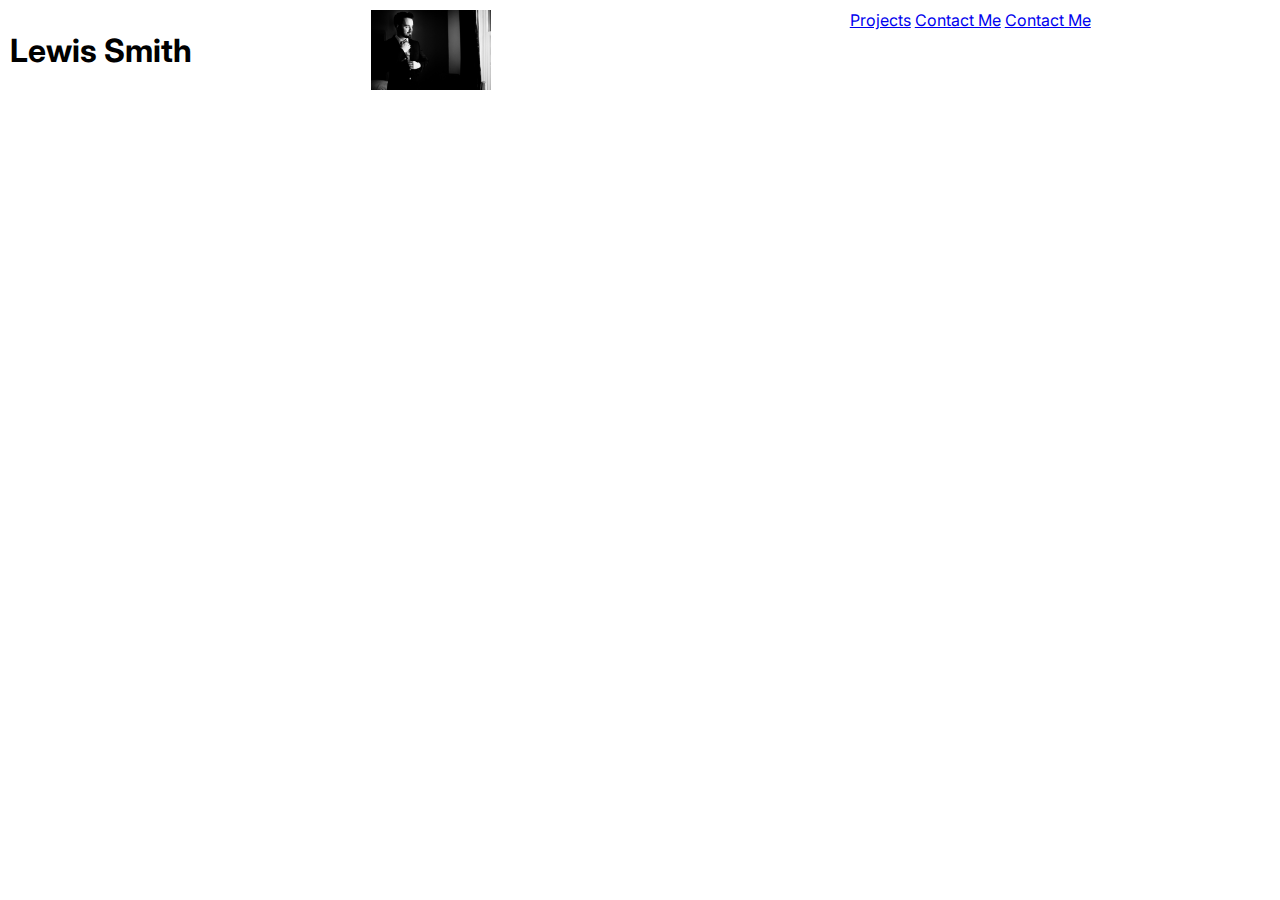
==== 1index.html @ 0d0f292f "redoing via grid column/row rather than area" ====
<!DOCTYPE html>
<html lang="en">
    <head>
        <meta charset="UTF-8">
        <meta http-equiv="X-UA-Compatible" content="IE=edge">
        <meta name="viewport" content="width=device-width, initial-scale=1.0">
        <link rel="stylesheet" type="text/css" href="1styles.css">
        
        <title>Lewis Smith</title>
    </head>

    <div class="style--1">
        <nav class="nav-outer-container">
            <div class="nav-bar-myname"><h1>Lewis Smith</h1></div>
            <div class="nav-bar-photo">
                <img src="./images/DLP-BETH+LEWIS-BNW (070 of 522).jpg" alt="Photo of Lewis" height="80" width="120">
            </div>
                <div class="nav-bar-links">
                    <a class="nav-bar-link-projects" href="./pages/projects.html" target="_blank">Projects</a>
                    <a class="nav-bar-link-contactme" href="./pages/contact.html" target="_blank">Contact Me</a>
                    <a class="nav-bar-link-link3" href="./pages/contact.html" target="_blank">Contact Me</a>
                </div>
        </nav>
---- 1styles.css ----
@import url('https://fonts.googleapis.com/css2?family=Inter:wght@300&display=swap');

body {
    font-family: 'Inter', sans-serif;
    text-decoration: none;
    margin: 0;
}

* {
    box-sizing: border-box;
}

.style--1 {
    padding: 10px;
    display: grid;
    grid-template-columns: 1fr 1fr 1fr 3fr;
    grid-template-rows: 15vh auto auto 10vh;
    grid-gap: 10px;
    min-height: 100vh;
}

.nav-outer-container {
    display: grid;
    grid-column: 1 / -1;
    grid-row: 1 / 2;

}

.nav-bar-myname {
    grid-column: 1 / 2;
    grid-row: 1 / 2;
}

.nav-bar-photo {
    grid-column: 2 / 3;
    grid-row: 1 / 2;
}

.nav-bar-links {
   
    grid-column: 4 / 5;
    grid-row: 1 / 2;
 
}


/* .nav {
    grid-area: links;
    display: flex;
    justify-content: space-between;
    align-items: center;
}

.nav-name-flex {
    margin: 20px;
}

.me {
    border-radius: 40%;
}

.my-class {
    grid-area: about;
}

.qualities-interests {
    grid-area: qualities;
} */
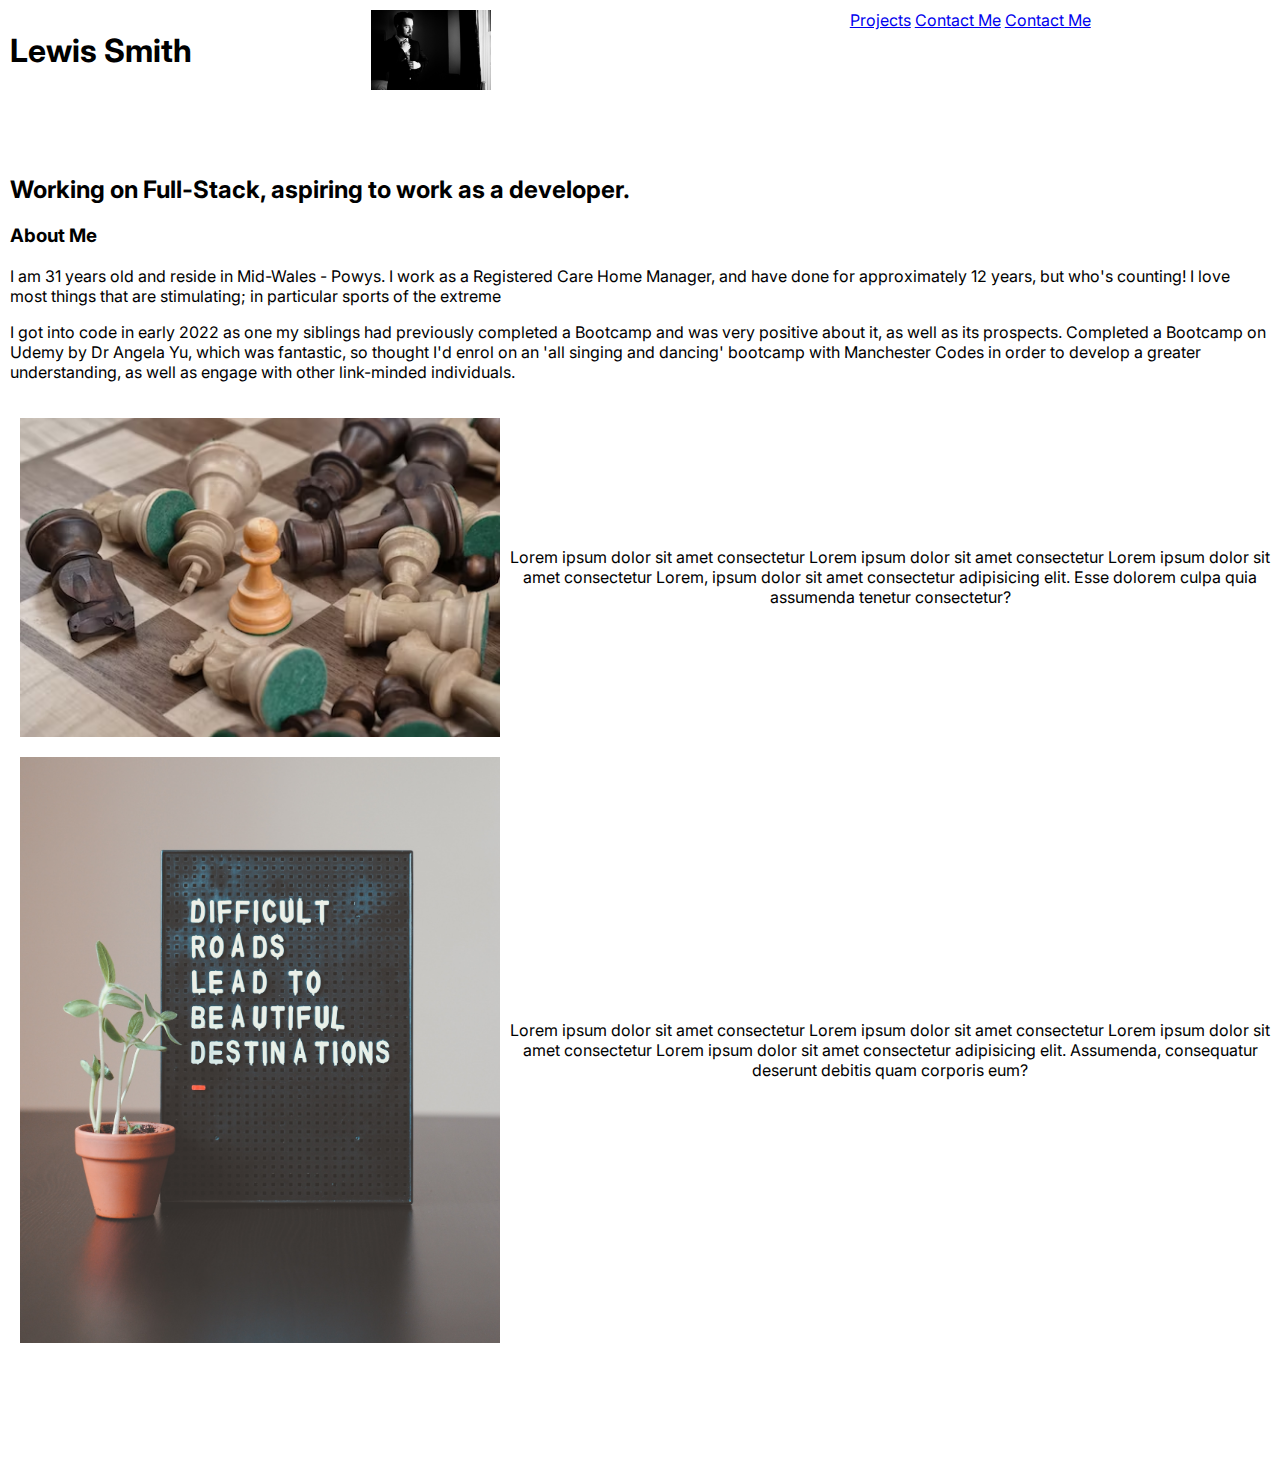
==== commit 85948a01: "grid and flex, photos added" ====
--- a/1index.html
+++ b/1index.html
@@ -1,15 +1,15 @@
 <!DOCTYPE html>
 <html lang="en">
-    <head>
-        <meta charset="UTF-8">
-        <meta http-equiv="X-UA-Compatible" content="IE=edge">
-        <meta name="viewport" content="width=device-width, initial-scale=1.0">
-        <link rel="stylesheet" type="text/css" href="1styles.css">
-        
-        <title>Lewis Smith</title>
-    </head>
+<head>
+    <meta charset="UTF-8">
+    <meta http-equiv="X-UA-Compatible" content="IE=edge">
+    <meta name="viewport" content="width=device-width, initial-scale=1.0">
+    <link rel="stylesheet" type="text/css" href="1styles.css">
+    
+    <title>Lewis Smith</title>
+</head>
 
-    <div class="style--1">
+<div class="style--1">
         <nav class="nav-outer-container">
             <div class="nav-bar-myname"><h1>Lewis Smith</h1></div>
             <div class="nav-bar-photo">
@@ -20,4 +20,29 @@
                     <a class="nav-bar-link-contactme" href="./pages/contact.html" target="_blank">Contact Me</a>
                     <a class="nav-bar-link-link3" href="./pages/contact.html" target="_blank">Contact Me</a>
                 </div>
-        </nav>+        </nav>
+        <br>
+    
+        <div class="about-me-container">
+            <div class="about-me-maintitle">
+                <h2 class="about-me-h2">Working on Full-Stack, aspiring to work as a developer.</h2>
+            </div>
+            <h3 class="about-me-title">About Me</h3>
+            <p>I am 31 years old and reside in Mid-Wales - Powys.  I work as a Registered Care Home Manager, and have done for approximately 12 years, but who's counting!  I love most things that are stimulating; in particular sports of the extreme</p>
+            <p>I got into code in early 2022 as one my siblings had previously completed a Bootcamp and was very positive about it, as well as its prospects.  
+                Completed a Bootcamp on Udemy by Dr Angela Yu, which was fantastic, so thought I'd enrol on an 'all singing and dancing' bootcamp with Manchester Codes in order to develop a greater understanding, 
+                as well as engage with other link-minded individuals.</p>
+        </div>
+
+        <div class="photo-container">
+            <span class="photo-1st-container">
+                <img class="photo-1st-chess" src="./images/chess.avif" alt="chess strategy" height="325" width="500">  
+                <br> 
+                <span class="photo-1st-quote">Lorem ipsum dolor sit amet consectetur Lorem ipsum dolor sit amet consectetur Lorem ipsum dolor sit amet consectetur Lorem, ipsum dolor sit amet consectetur adipisicing elit. Esse dolorem culpa quia assumenda tenetur consectetur?</span>
+            </span>
+            <span class="photo-2nd-container">
+                <img class="photo-2nd-motiv" src="./images/motiv.jpg" alt="Motivational Poster" height="325" width="500">
+                <br>
+                <span class="photo-2nd-quote">Lorem ipsum dolor sit amet consectetur Lorem ipsum dolor sit amet consectetur Lorem ipsum dolor sit amet consectetur Lorem ipsum dolor sit amet consectetur adipisicing elit. Assumenda, consequatur deserunt debitis quam corporis eum? </span>
+            </span>
+        </div>--- a/1styles.css
+++ b/1styles.css
@@ -36,33 +36,47 @@
     grid-row: 1 / 2;
 }
 
-.nav-bar-links {
-   
+.nav-bar-links {   
     grid-column: 4 / 5;
     grid-row: 1 / 2;
- 
 }
 
+.about-me-container {
+    grid-column: 1 / -1;
+    grid-row: 2 / 3;    
+}
 
-/* .nav {
-    grid-area: links;
+.photo-container {
+    grid-column: 1 / -1;
+    grid-row: 3 / 4;
+}
+
+.photo-1st-container, .photo-2nd-container {
     display: flex;
-    justify-content: space-between;
+    flex-direction: row;
+    justify-content: flex-start;
     align-items: center;
 }
 
-.nav-name-flex {
-    margin: 20px;
+.photo-1st-quote, .photo-2nd-quote {
+    display: flex;
+    flex-direction: row;
+    text-align: center;
 }
 
-.me {
-    border-radius: 40%;
+@media screen and (max-width: 768px) {
+    .photo-1st-container, .photo-2nd-container {
+        display: flex;
+        justify-content: center;
+        padding: 10px;
+        flex-wrap: wrap;
+    }
 }
 
-.my-class {
-    grid-area: about;
-}
-
-.qualities-interests {
-    grid-area: qualities;
-} */+.photo-1st-chess, .photo-2nd-motiv {
+    max-width: 50%;
+    height: auto;
+    display: flex;
+    padding: 10px;
+    justify-content: center;
+}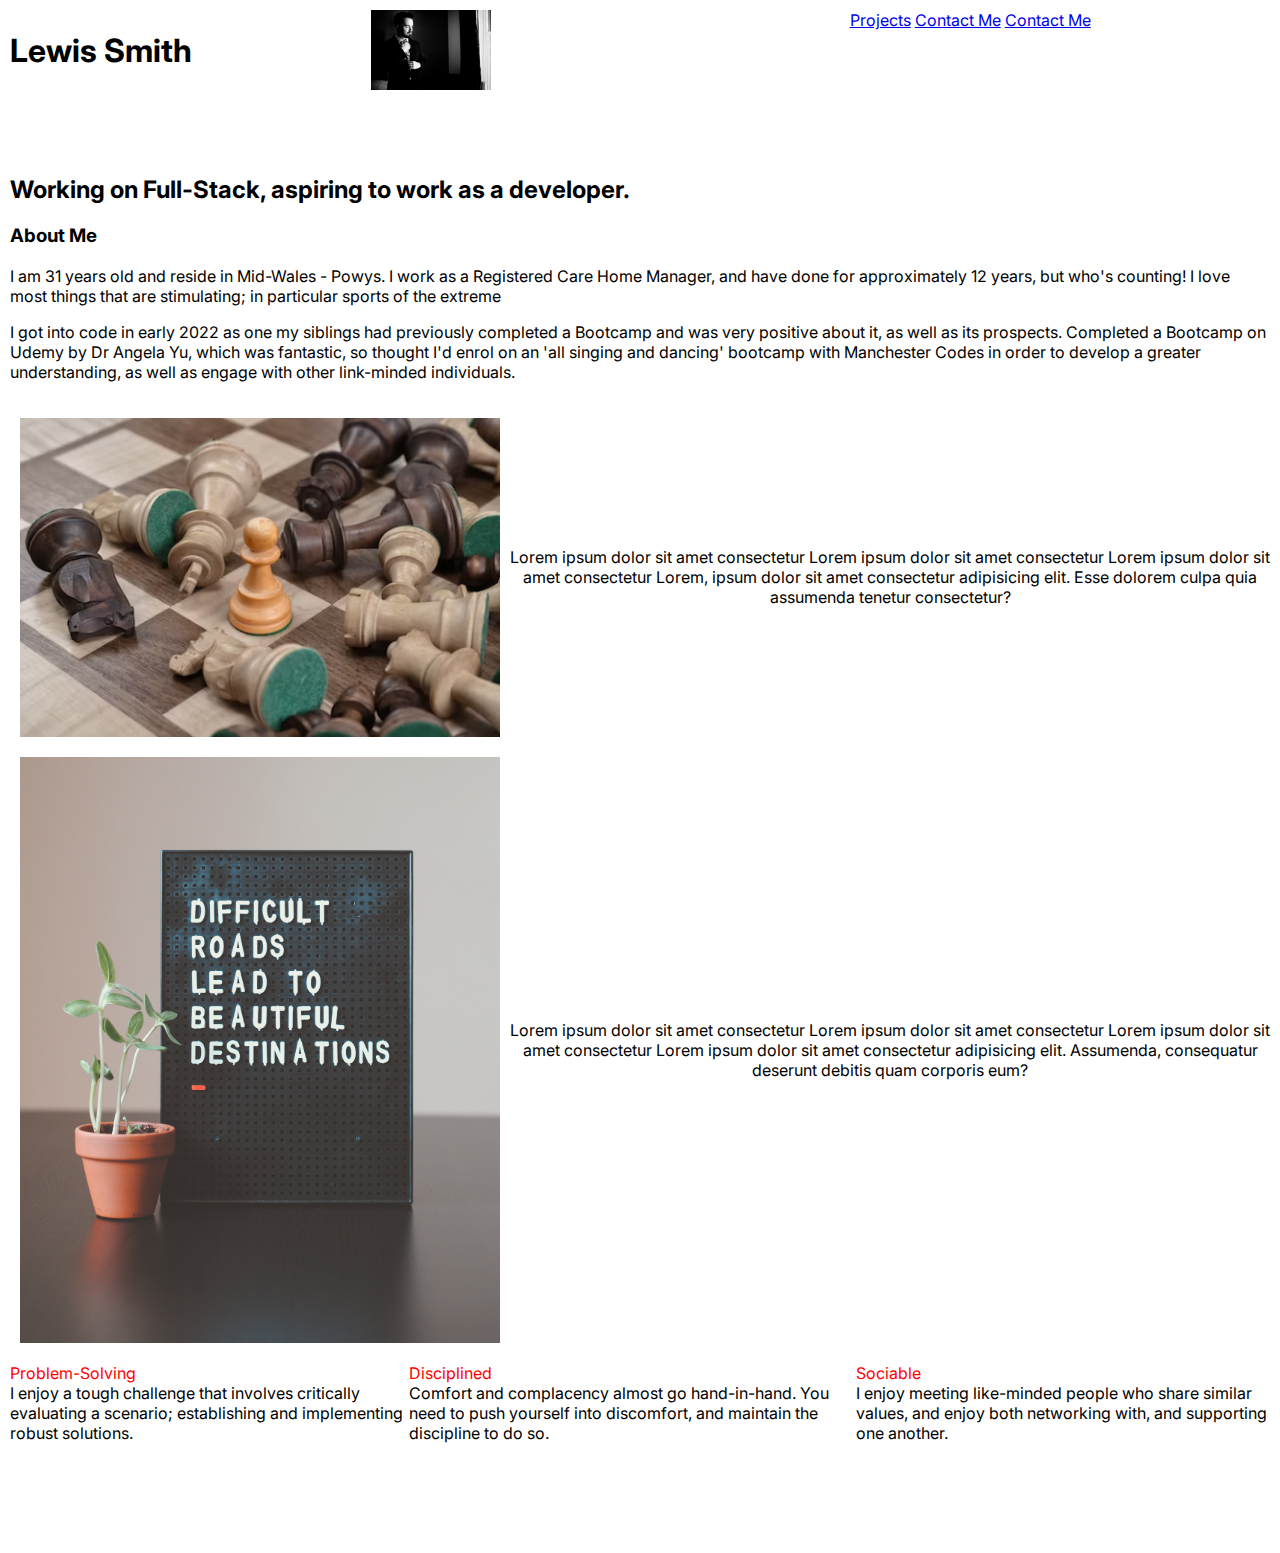
==== commit 8248e152: "qualities added and styled" ====
--- a/1index.html
+++ b/1index.html
@@ -45,4 +45,33 @@
                 <br>
                 <span class="photo-2nd-quote">Lorem ipsum dolor sit amet consectetur Lorem ipsum dolor sit amet consectetur Lorem ipsum dolor sit amet consectetur Lorem ipsum dolor sit amet consectetur adipisicing elit. Assumenda, consequatur deserunt debitis quam corporis eum? </span>
             </span>
+        </div>
+
+        <div class="qualities-container">
+            <span class="qualities-span-container">
+                <div class="qualities-div-compartment-problemsolving-all">
+                    <div class="qualities-div-compartment-problemsolving-title">
+                        Problem-Solving
+                    </div>
+                    <div class="qualities-div-compartment-problemsolving-content">
+                        I enjoy a tough challenge that involves critically evaluating a scenario; establishing and implementing robust solutions.
+                    </div>
+                </div>
+                <div class="qualities-div-compartment-disciplined-all">
+                    <div class="qualities-div-compartment-disciplined-title">
+                        Disciplined
+                    </div>
+                    <div class="qualities-div-compartment-disciplined-content">
+                        Comfort and complacency almost go hand-in-hand.  You need to push yourself into discomfort, and maintain the discipline to do so.
+                    </div>
+                </div>
+                <div class="qualities-div-compartment-sociable-all">
+                    <div class="qualities-div-compartment-sociable-title">
+                        Sociable
+                    </div>
+                    <div class="qualities-div-compartment-sociable-content">
+                        I enjoy meeting like-minded people who share similar values, and enjoy both networking with, and supporting one another.                       
+                    </div>
+                </div>
+            </span>
         </div>--- a/1styles.css
+++ b/1styles.css
@@ -14,7 +14,7 @@
     padding: 10px;
     display: grid;
     grid-template-columns: 1fr 1fr 1fr 3fr;
-    grid-template-rows: 15vh auto auto 10vh;
+    grid-template-rows: 15vh auto auto auto 10vh;
     grid-gap: 10px;
     min-height: 100vh;
 }
@@ -79,4 +79,29 @@
     display: flex;
     padding: 10px;
     justify-content: center;
+}
+
+.qualities-container {
+    grid-column: 1 / -1;
+    grid-row: 4 / 5;
+}
+
+.qualities-span-container > div > div:nth-of-type(1) {
+    color: red;
+}
+
+.qualities-span-container {
+    display: flex;
+    justify-content: center; 
+}
+
+@media screen and (max-width: 768px) {
+    .qualities-span-container, .qualities-span-container div {
+        display: flex;
+        flex-wrap: wrap;
+        justify-content: center;
+        padding: 10px;
+        text-align: center;
+      
+    }
 }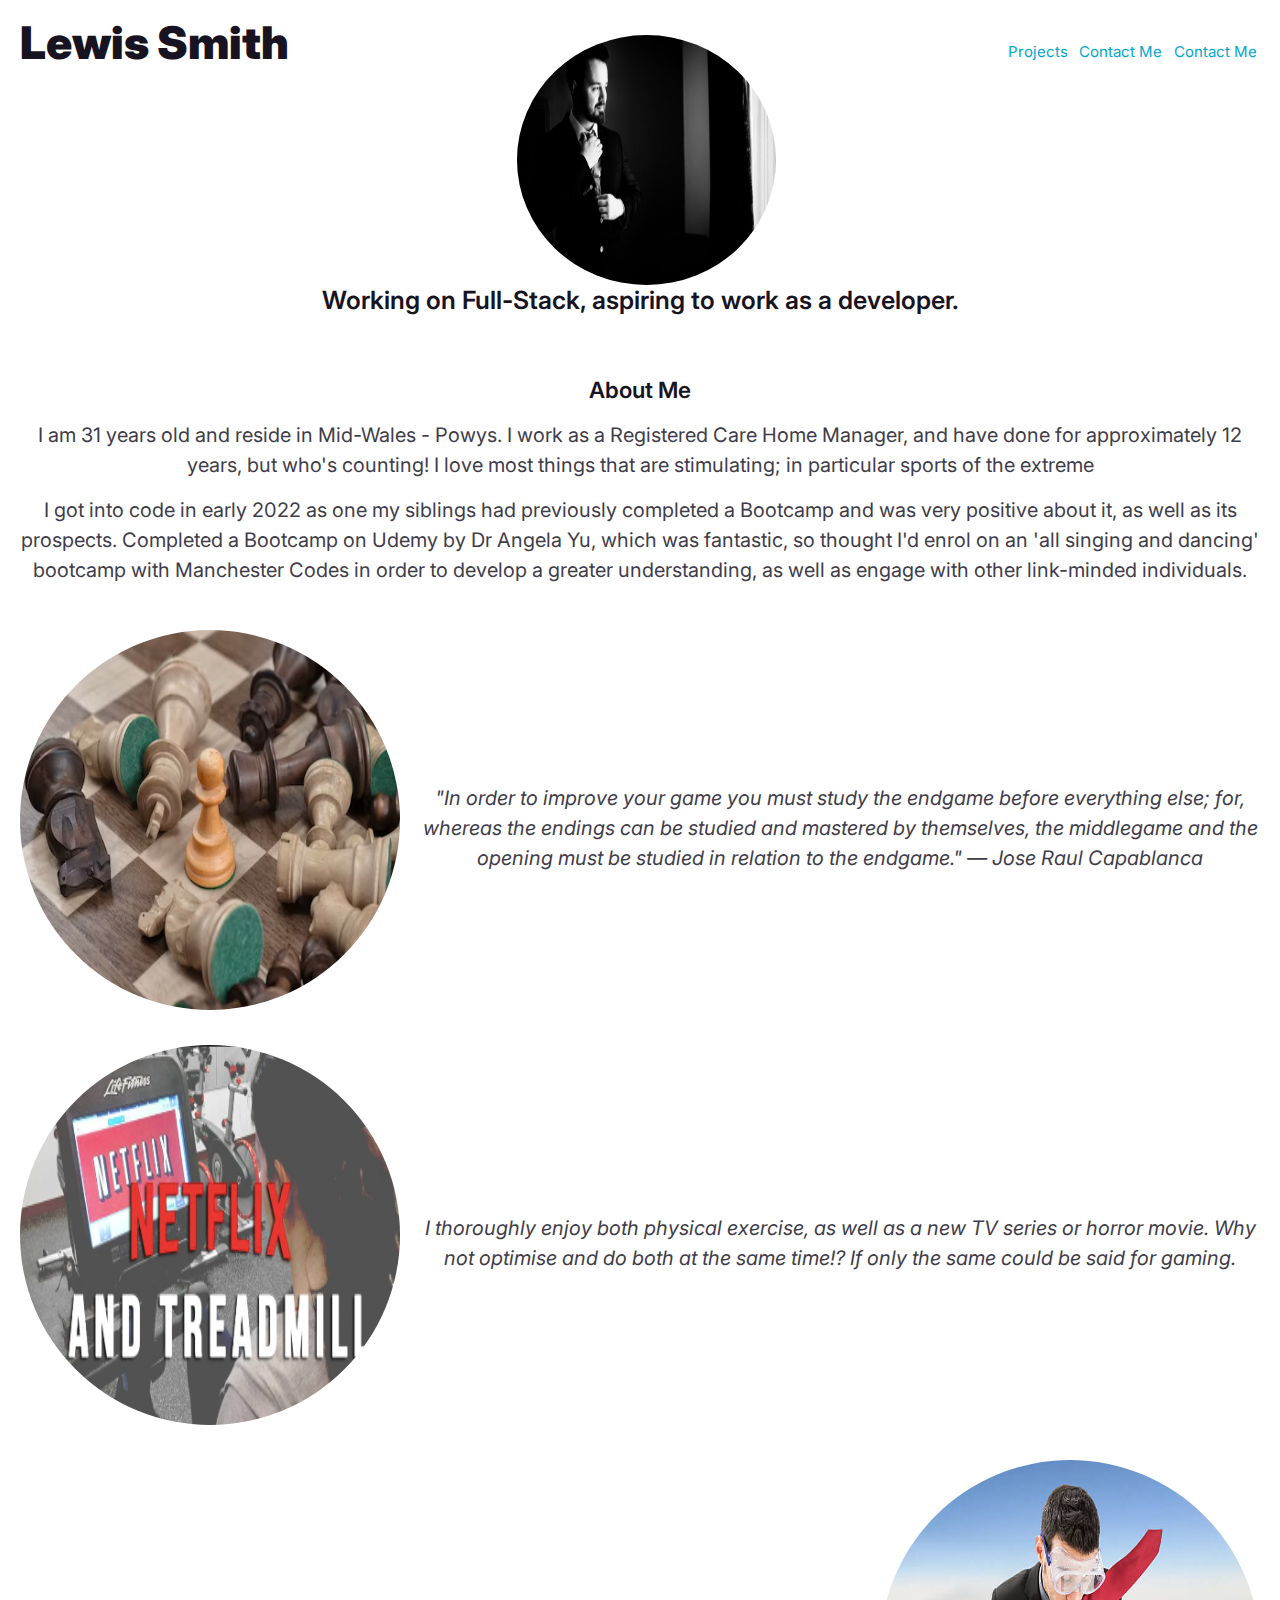
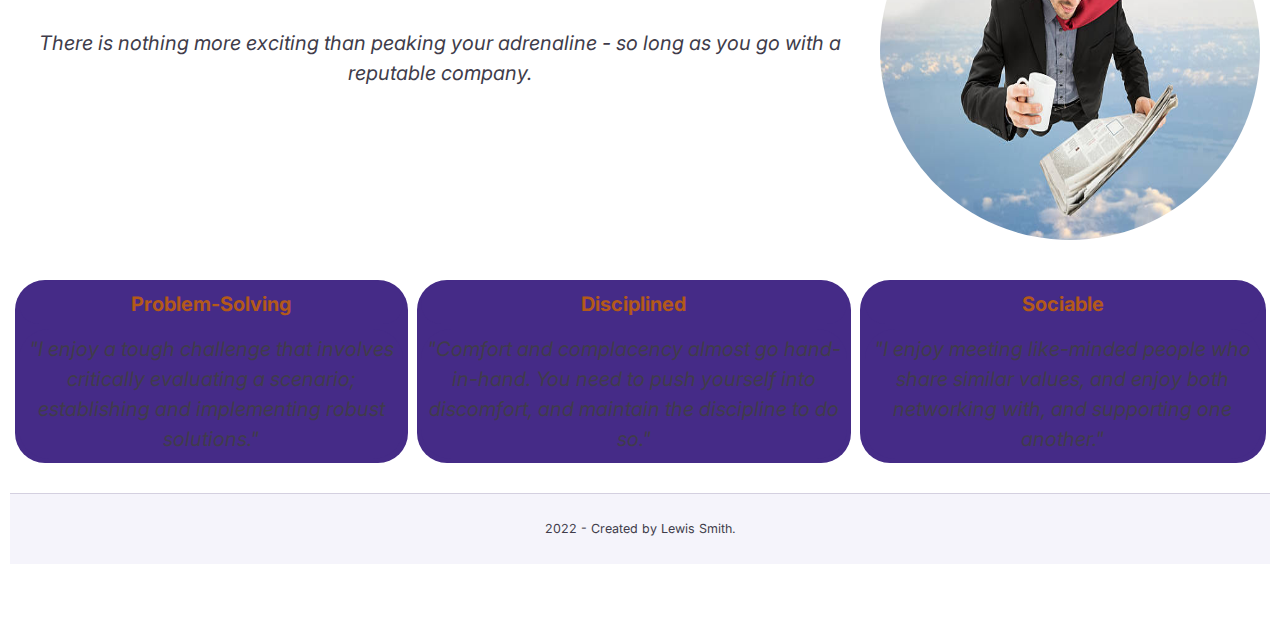
==== commit 97abaaef: "finished draft - still need to refine the layout re screen adjust" ====
--- a/1index.html
+++ b/1index.html
@@ -11,9 +11,9 @@
 
 <div class="style--1">
         <nav class="nav-outer-container">
-            <div class="nav-bar-myname"><h1>Lewis Smith</h1></div>
+            <div class="nav-bar-myname"><h1 class="h1-my-name">Lewis Smith</h1></div>
             <div class="nav-bar-photo">
-                <img src="./images/DLP-BETH+LEWIS-BNW (070 of 522).jpg" alt="Photo of Lewis" height="80" width="120">
+                <img class="nav-bar-lewis-pic" src="./images/DLP-BETH+LEWIS-BNW (070 of 522).jpg" alt="Photo of Lewis" height="250" width="400">
             </div>
                 <div class="nav-bar-links">
                     <a class="nav-bar-link-projects" href="./pages/projects.html" target="_blank">Projects</a>
@@ -36,14 +36,19 @@
 
         <div class="photo-container">
             <span class="photo-1st-container">
-                <img class="photo-1st-chess" src="./images/chess.avif" alt="chess strategy" height="325" width="500">  
+                <img class="photo-1st-chess" src="./images/chess.avif" alt="chess strategy" height="300" width="400">  
                 <br> 
-                <span class="photo-1st-quote">Lorem ipsum dolor sit amet consectetur Lorem ipsum dolor sit amet consectetur Lorem ipsum dolor sit amet consectetur Lorem, ipsum dolor sit amet consectetur adipisicing elit. Esse dolorem culpa quia assumenda tenetur consectetur?</span>
+                <span class="photo-1st-quote"><em>"In order to improve your game you must study the endgame before everything else; for, whereas the endings can be studied and mastered by themselves, the middlegame and the opening must be studied in relation to the endgame." ― Jose Raul Capablanca</em></span>
             </span>
             <span class="photo-2nd-container">
-                <img class="photo-2nd-motiv" src="./images/motiv.jpg" alt="Motivational Poster" height="325" width="500">
+                <img class="photo-2nd-motiv" src="./images/Netflix_and_Treadmill.png" alt="Netflix and Treadmill Poster" height="300" width="400">
                 <br>
-                <span class="photo-2nd-quote">Lorem ipsum dolor sit amet consectetur Lorem ipsum dolor sit amet consectetur Lorem ipsum dolor sit amet consectetur Lorem ipsum dolor sit amet consectetur adipisicing elit. Assumenda, consequatur deserunt debitis quam corporis eum? </span>
+                <span class="photo-2nd-quote"><em>I thoroughly enjoy both physical exercise, as well as a new TV series or horror movie.  Why not optimise and do both at the same time!?  If only the same could be said for gaming.</em></span>
+            </span>
+            <span class="photo-3rd-container">
+                <img class="photo-3rd-extreme" src="./images/sky.jpeg" alt="skydiving" height="300" width="400">
+                <br>
+                <span class="photo-3rd-quote"><em>There is nothing more exciting than peaking your adrenaline - so long as you go with a reputable company.</em></span>
             </span>
         </div>
 
@@ -54,7 +59,7 @@
                         Problem-Solving
                     </div>
                     <div class="qualities-div-compartment-problemsolving-content">
-                        I enjoy a tough challenge that involves critically evaluating a scenario; establishing and implementing robust solutions.
+                        <em>"I enjoy a tough challenge that involves critically evaluating a scenario; establishing and implementing robust solutions."</em>
                     </div>
                 </div>
                 <div class="qualities-div-compartment-disciplined-all">
@@ -62,7 +67,7 @@
                         Disciplined
                     </div>
                     <div class="qualities-div-compartment-disciplined-content">
-                        Comfort and complacency almost go hand-in-hand.  You need to push yourself into discomfort, and maintain the discipline to do so.
+                        <em>"Comfort and complacency almost go hand-in-hand.  You need to push yourself into discomfort, and maintain the discipline to do so."</em>
                     </div>
                 </div>
                 <div class="qualities-div-compartment-sociable-all">
@@ -70,8 +75,12 @@
                         Sociable
                     </div>
                     <div class="qualities-div-compartment-sociable-content">
-                        I enjoy meeting like-minded people who share similar values, and enjoy both networking with, and supporting one another.                       
+                      <em>"I enjoy meeting like-minded people who share similar values, and enjoy both networking with, and supporting one another." </em>                      
                     </div>
                 </div>
             </span>
-        </div>+        </div>
+            <div class="the-footer">
+                <footer class="footer-text">2022 - Created by Lewis Smith.</footer>
+            </div>    
+    </div>--- a/1styles.css
+++ b/1styles.css
@@ -1,4 +1,7 @@
 @import url('https://fonts.googleapis.com/css2?family=Inter:wght@300&display=swap');
+@-webkit-keyframes spin-hero-cycle{0%{transform:rotate(-1turn)}to{transform:rotate(0)}}@keyframes spin-hero-cycle{0%{transform:rotate(-1turn)}to{transform:rotate(0)}}@font-face{font-family:"jwf";src:url(/fonts/jwf-book.woff2)format("woff2"),url(/fonts/jwf-book.woff)format("woff");font-weight:400;font-style:normal;font-display:swap}@font-face{font-family:"jwf";src:url(/fonts/jwf-bookitalic.woff2)format("woff2"),url(/fonts/jwf-bookitalic.woff)format("woff");font-weight:400;font-style:italic;font-display:swap}@font-face{font-family:"jwf";src:url(/fonts/jwf-bold.woff2)format("woff2"),url(/fonts/jwf-bold.woff)format("woff");font-weight:600;font-style:normal;font-display:swap}@font-face{font-family:"jwf";src:url(/fonts/jwf-bolditalic.woff2)format("woff2"),url(/fonts/jwf-bolditalic.woff)format("woff");font-weight:600;font-style:italic;font-display:swap}@font-face{font-family:"jwf";src:url(/fonts/jwf-ultra.woff2)format("woff2"),url(/fonts/jwf-ultra.woff)format("woff");font-weight:900;font-style:normal;font-display:swap}:root{--color-pink-100:#fcf2f9;--color-pink-500:#ff87d7;--color-pink-700:#d459ab;--color-pink-700-alpha:#d459ab22;--color-pink-900:#961d6e;--color-pink-900-alpha:#961d6e22;--color-gray-000:#ffffff;--color-gray-000-alpha:#ffffff22;--color-gray-050:#f5f4fb;--color-gray-100:#d4d0e0;--color-gray-300:#b1acb9;--color-gray-500:#7f7d87;--color-gray-700:#403c4a;--color-gray-800:#201d29;--color-gray-900:#171321;--color-gray-900-alpha:#17132122;--color-teal-500:#87fffb;--color-teal-500-alpha:#87fffb22;--color-teal-700:#63ddd9;--color-teal-900:#002827;--color-yellow-500:#ffe742;--color-yellow-500-alpha:#ffe74222;--color-yellow-700:#ddc62c;--color-blue-500:#04d2ff;--color-blue-500-alpha:#04d2ff22;--color-blue-700:#02a7cc;--color-blue-900:#0d314a;--font-family:jwf, -apple-system, BlinkMacSystemFont, 'Segoe UI', Roboto,
+    Helvetica, Arial, sans-serif, 'Apple Color Emoji', 'Segoe UI Emoji',
+    'Segoe UI Symbol';--color-text-default:var(--color-gray-700);--color-text-emphasized:var(--color-gray-800);--color-text-heading:var(--color-gray-900);--color-text-muted:var(--color-gray-500);--color-link:var(--color-blue-700);--color-pink-border:var(--color-pink-900);--color-accent-background:var(--color-blue-500-alpha);--color-primary:var(--color-pink-700);--color-button-bg:var(--color-background);--color-button-border:var(--color-primary);--color-button-text:var(--color-primary);--color-button-hover-bg:var(--color-pink-700);--color-button-hover-border:var(--color-primary);--color-button-hover-text:var(--color-gray-000);--color-background:var(--color-gray-000);--color-border:var(--color-gray-100);--color-foreground:var(--color-text-default);--color-home-nav-item-bg:var(--color-gray-000-alpha);--color-home-nav-item-active-bg:var(--color-yellow-500);--color-home-nav-item-active-border:var(--color-pink-500);--color-home-nav-item-active-color:var(--color-gray-900);--color-hero-text:var(--color-gray-900);--color-hero-bg:var(--color-yellow-500);--color-blue-bg:var(--color-teal-500);--color-blue-border:var(--color-teal-700);--color-footer-bg:var(--color-gray-050);--color-footer-border:var(--color-gray-100)}@media (prefers-color-scheme:dark){:root{--color-text-default:var(--color-gray-300);--color-text-emphasized:var(--color-gray-100);--color-text-heading:var(--color-gray-000);--color-text-muted:var(--color-gray-500);--color-link:var(--color-blue-500);--color-pink-border:var(--color-pink-900);--color-button-border:var(--color-pink-900);--color-button-text:var(--color-primary);--color-button-hover-bg:var(--color-primary);--color-button-hover-border:var(--color-gray-900);--color-button-hover-text:var(--color-gray-900);--color-background:var(--color-gray-900);--color-border:var(--color-gray-800);--color-foreground:var(--color-text-default);--color-home-nav-item-bg:var(--color-pink-900-alpha);--color-home-nav-item-active-bg:var(--color-pink-500);--color-home-nav-item-active-border:var(--color-yellow-500);--color-home-nav-item-active-color:var(--color-gray-900);--color-hero-text:var(--color-yellow-500);--color-hero-bg:var(--color-gray-900);--color-blue-bg:var(--color-blue-900);--color-blue-border:var(--color-blue-700);--color-footer-bg:var(--color-gray-800);--color-footer-border:var(--color-gray-700)}}*,::after,::before{box-sizing:border-box;margin:0}*+*{margin-top:.75rem}body,html{font-family:var(--font-family);font-weight:400;line-height:1.45;margin:0}html{background-color:var(--color-background);font-size:18px;scroll-behavior:smooth}@media (min-width:1000px){html{font-size:20px}}body{color:var(--color-foreground);line-height:1.5rem;max-width:100vw;overflow-x:hidden}h1,h2,h3,h4,h5,h6{color:var(--color-text-heading)}h1{font-size:2.25rem;font-weight:900;line-height:2.25rem}h2,h3,h4,h5,h6{font-weight:600;margin-top:1.5rem;padding-top:1.5rem}h2{font-size:1.25rem}h3,h4,h5,h6{font-size:1.125rem}strong{color:var(--color-text-emphasized);font-weight:600}li{margin-top:.5rem}a{color:var(--color-link)}header{background:var(--color-gray-900);border-bottom:4px solid var(--color-pink-border);margin:0;padding:.5rem calc(5vw - .5rem)}@media (min-width:580px){header{display:flex;justify-content:space-between}}header a{color:var(--color-gray-000);padding:.5rem;text-decoration:none}.home-link{display:block;font-weight:600;margin:.75rem auto 0;text-align:center}.main-nav{display:flex;gap:1rem;justify-content:center;margin-top:0}@media (min-width:580px){.main-nav.offset-right{margin-right:50px}}@media (min-width:675px){.main-nav.offset-right{margin-right:150px}}.main-nav a{font-size:.875rem;margin-top:0}@media (min-width:580px){.home-link{margin-left:0;margin-top:0;text-align:left}.main-nav{justify-content:flex-start}.main-nav a{font-size:1rem}}.exploding-nav{cursor:pointer;display:none;height:110px;margin:0;position:absolute;right:40px;top:-25px;transition:200ms top ease-out;width:135px}@media (min-width:675px){.exploding-nav{display:block}}.exploding-nav:active,.exploding-nav:focus,.exploding-nav:hover{top:0}.face{display:block;position:absolute;right:0;top:0;width:110px}.exploding-nav::after,.exploding-nav::before{content:"";background-repeat:no-repeat;background-size:contain;position:absolute;z-index:100}.exploding-nav::before{background-image:url(https://res.cloudinary.com/jlengstorf/image/upload/q_auto,f_auto/v1593477791/jason.af/click-my-head.png);background-position:center;display:block;height:43px;opacity:0;right:85px;top:90px;transition:200ms opacity linear;width:112px}.exploding-nav.first-run::before{opacity:1}.exploding-nav::after{background-image:url(https://res.cloudinary.com/jlengstorf/image/upload/q_auto,f_auto/jason.af/dome-top.png);background-position:top right;height:110px;right:2px;pointer-events:none;top:0;transition:300ms all cubic-bezier(.5,.2,.25,1.1);transition-delay:100ms;width:110px}.exploding-nav.active{top:0}.exploding-nav.active::after{top:calc(var(--navCount)*84px);transform:rotate(calc(var(--navCount)*-.006turn)) translateX(calc(var(--navCount)*4px));transition-delay:0ms}.exploding-nav-button{background:0 0;border:2px solid transparent;border-top:0;height:100%;left:0;padding:0;position:absolute;top:0;width:100%;z-index:100}.exploding-nav-button:active,.exploding-nav-button:focus,.exploding-nav-button:hover{background:var(--color-yellow-500);border-color:var(--color-pink-500);border-radius:0 0 50% 50%;outline:0}.home-page-nav{margin-top:0;right:30px;position:absolute;top:110px;visibility:hidden;width:220px;z-index:90}.home-item{align-items:center;background:0 0;border-radius:14px;color:var(--color-foreground);display:grid;font-size:.75rem;font-weight:400;gap:.75rem;grid-template-columns:1fr 75px;height:0;justify-content:end;margin-top:-5px;opacity:0;padding:0;text-align:right;text-decoration:none;text-transform:lowercase;top:-75px;transform:translate3d(0,0,0) rotate(0) scale(0);transform-origin:right center;transition:200ms all cubic-bezier(.25,.2,.25,1.1)}.home-item img{width:100%}.active .home-page-nav{visibility:visible}.active .home-item{background:var(--color-home-nav-item-bg);border:2px solid transparent;display:grid;height:75px;opacity:1;top:0;transform:translateX(calc(var(--offset)*4px)) rotate(calc(-.01turn*var(--offset) + .02turn)) scale(1);transition-delay:calc(var(--offset)*50ms + 100ms)}.active .home-item:active,.active .home-item:focus,.active .home-item:hover{background:var(--color-home-nav-item-active-bg);border-color:var(--color-home-nav-item-active-border);color:var(--color-home-nav-item-active-color);outline:0;transition:200ms background linear;transition-delay:0ms}.dark .active .home-item{background:rgba(23,19,33,.9)}.dark .active .home-item:active,.dark .active .home-item:focus,.dark .active .home-item:hover{background:var(--pink);border-color:var(--yellow);color:var(--black)}.site-settings{margin-top:.25rem;position:absolute;top:5px;right:10px;width:50px;z-index:900}.site-settings-button{background:var(--color-gray-900);border:2px solid transparent;border-radius:50%;cursor:pointer;display:block;margin-top:.5rem;padding:5px;transition:200ms all linear;width:49px}.site-settings-toggle{margin-top:0;position:relative;z-index:100}.site-settings-button:focus,.site-settings-button:hover{background:var(--color-pink-500);border-color:var(--color-pink-700)}.site-settings-gear,.site-settings-sound{display:block;height:35px;width:35px}.block,.site-settings-panel{background:var(--color-background)}.site-settings-panel{background-blend-mode:multiply;border-radius:calc(25px + .25rem) calc(25px + .25rem);display:none;padding:calc(50px + 1rem) .25rem .25rem;position:absolute;top:-.25rem;right:-.25rem;width:calc(50px + .5rem)}.site-settings-panel.site-settings-panel-open{display:block}main{margin:4rem auto;max-width:min(90vw,950px);min-height:calc(100vh - 15rem - 5px)}main.home{margin:0;max-width:100vw}.block{border-bottom:1px solid var(--color-border);margin:0;padding:5rem 5vw;transition:200ms background linear;position:relative}.block-intro{margin:0 auto;text-align:center;width:min(780px,90vw)}.block-intro h2{font-size:1.5rem;font-weight:900;line-height:1.5rem;margin:0;padding:0}@media (min-width:580px){.block-intro h2{font-size:3rem;line-height:3rem}}.block-intro .lede{font-size:1rem}.hero-block{--color-background:var(--color-hero-bg)}.hero{color:var(--color-hero-text);height:390px;margin:0 auto;max-height:54vw;max-width:700px;position:relative;text-align:center;text-transform:uppercase;width:90vw;z-index:1}.hero-box,.hero-first-line{display:block;font-size:min(25.6vw,199px);line-height:.8}.hero-box{background:var(--color-hero-text);color:var(--color-hero-bg);font-size:min(13.2vw,102.5px);line-height:1;margin:0;padding:0 .5rem;transition:200ms background linear}.hero-tagline{--top:-7px;--rotation:0deg;--scale:1.1;--size:8.48vw;--size-lg:66px;display:block;font-size:min(var(--size),var(--size-lg));line-height:.85;margin:.125rem -.125rem 0}.hero-cycle,.love{background-color:transparent;background-size:contain;position:relative}.love{background-image:url(https://res.cloudinary.com/jlengstorf/image/upload/q_auto,f_auto/v1593755650/jason.af/love.png);background-position:center;background-repeat:no-repeat;color:transparent;display:inline-block;height:1em;margin:-.1em -3px;top:var(--top, -0.05em);transform:scale(var(--scale, 1.1)) rotate(var(--rotation, -11deg)) translateY(.1em);transform-origin:center;width:1.6em}.hero-cycle{background-image:url(https://res.cloudinary.com/jlengstorf/image/upload/q_auto,f_auto/v1593806090/jason.af/rotate-off.png);border:0;color:var(--color-text-muted);display:block;font-size:.75rem;font-variant:small-caps;font-weight:400;height:30px;letter-spacing:.2em;margin:0 auto;padding:0;text-align:center;text-decoration:none;width:30px;z-index:20}.hero-cycle.active{-webkit-animation-duration:500ms;animation-duration:500ms;-webkit-animation-name:spin-hero-cycle;animation-name:spin-hero-cycle;-webkit-animation-iteration-count:1;animation-iteration-count:1;background-image:url(https://res.cloudinary.com/jlengstorf/image/upload/q_auto,f_auto/v1593806090/jason.af/rotate-on.png);background-size:contain}.boop-drop{height:100%;left:0;mix-blend-mode:overlay;position:absolute;top:0;width:100%;z-index:10}.bio-heading{font-size:1.125rem;margin:0;text-align:center}.bio-container{margin:0 auto;max-width:1100px;width:90vw}.bio{font-size:.875rem}.bio-image-container{margin:0 0 4rem;padding:0}@media (min-width:900px){.bio-heading{font-size:1.75rem}.bio-container{display:grid;gap:6rem;grid-template-columns:1fr 400px}.bio-image-container{margin-bottom:0}}.bio-length-control{margin:1rem auto 3rem;max-width:90vw;width:300px}.bio-fieldset{border:0;padding:0}.bio-legend{color:var(--color-text-muted);font-size:.625rem;font-variant:small-caps;font-weight:400;letter-spacing:.2em;margin:0;padding:0;text-transform:lowercase}.bio-length-options{align-items:center;display:grid;gap:1.5rem;grid-template-columns:repeat(6,1fr)}.bio-option{cursor:pointer;height:calc((300px - 10rem)/6 + 1rem);margin:0;position:relative}.bio-input{cursor:pointer;height:100%;left:0;margin:0;opacity:0;position:absolute;top:0;width:100%}.bio-label-text{clip:rect(1px,1px,1px,1px);color:var(--color-text-muted);font-weight:400;height:1px;letter-spacing:.2em;overflow:hidden;position:absolute;top:80%;white-space:nowrap;width:1px}.bio-option:first-of-type .bio-label-text,.bio-option:last-of-type .bio-label-text{clip:auto;height:auto;overflow:visible;width:60px}.bio-option:first-of-type .bio-label-text{left:0;text-align:left}.bio-option:last-of-type .bio-label-text{right:0;text-align:right}.bio-label{font-size:.625rem;pointer-events:none}.bio-label::after,.bio-label::before{border-radius:50%;content:"";display:block;height:0;left:50%;padding-bottom:calc(.75rem - 2px);position:absolute;top:50%;transform:translate(-50%,-50%);width:.75rem}.bio-label::before{border:1px solid var(--color-pink-500);transition:200ms background linear;z-index:10}.bio-label::after{background:var(--color-pink-500);opacity:0;transition:200ms opacity linear}:checked+.bio-label::before,:focus+.bio-label::before,:hover+.bio-label::before{border-color:var(--color-pink-500)}:focus+.bio-label::before{outline:2px solid var(--color-pink-500);outline-offset:.125rem}:checked+.bio-label::after{opacity:1}.bio-social{margin-top:2.25rem}.bio-connect{color:var(--color-text-muted);font-size:.625rem;font-variant:small-caps;font-weight:400;letter-spacing:.2em;margin:0 0 .375rem;padding:0;text-align:center;text-transform:lowercase}.bio-profiles{align-content:center;display:grid;gap:2rem;grid-template-columns:repeat(3,60px);justify-content:center;list-style:none;margin:0;padding:0}.bio-profile{margin:0}.bio-link{background:var(--color-pink-700);border-radius:50%;display:block;height:60px;margin:0;outline-color:transparent;outline-offset:.25rem;outline-width:2px;padding:.75rem;transition:all 200ms linear;transition-delay:150ms}.bio-link:focus,.bio-link:hover{background:var(--color-pink-700);outline-color:var(--color-foreground);transition-delay:0ms}.bio-link path{fill:var(--color-gray-000);transition:200ms fill linear;transition-delay:150ms}.bio-link:focus path,.bio-link:hover path{fill:var(--color-blue-500);transition-delay:0ms}.photos{margin:3rem auto 0;max-width:400px}@media (min-width:900px){.photos{margin-left:0;margin-right:0;margin-top:0}}.photos img{display:block;width:100%}.photos figcaption{font-size:.75rem;margin:.375rem 0 0}.gallery-options{margin:0}.gallery-options h2{color:var(--color-text-default);font-size:.625rem;font-variant:small-caps;font-weight:400;letter-spacing:.2em;line-height:1.1rem;margin:.75rem 0;padding:0;text-align:center;text-transform:lowercase}.gallery-thumbnails{display:flex;gap:.25rem;justify-content:space-between;list-style:none;margin:0;padding:0}.gallery-thumb{margin:0}.gallery-thumb-link{background:0 0;border:0;cursor:pointer;display:block;margin:0;padding:0}.gallery-thumb-link img{width:40px}.gallery-links{display:flex;flex-direction:column;font-size:.625rem;font-variant:small-caps;letter-spacing:.2em;justify-content:space-between;text-transform:lowercase}@media (min-width:900px){.gallery-thumbnails{gap:.25rem}.gallery-thumb-link img{width:50px}.gallery-links{flex-direction:row}}.details figure,.gallery-credit,.post-figure p{margin:0}.learning-block{background:var(--color-blue-bg);border-color:var(--color-blue-border)}.platforms{display:flex;flex-direction:column;gap:2.25rem;justify-content:center;list-style:none;margin:2.25rem 0 0;padding:0}.platform{margin:0 auto;max-width:320px}@media (min-width:1000px){.platforms{flex-direction:row}.platform{margin:0}}.platform-link{display:block;margin:0 auto;width:200px}.platform-link img{display:block;filter:drop-shadow(0 .125rem .25rem var(--color-gray-900-alpha));max-width:100%}.platform-card{background:var(--color-background);border-radius:.25rem;margin:-5rem 0 0;padding:5.25rem 1.5rem 1.5rem}.platform-name{margin:0;padding:0}.platform-name a,.table-of-contents a{color:inherit;text-decoration:none}.platform-description{font-size:.875rem}.platform-link-text,.post-preview span{display:block;color:var(--color-primary);font-size:.5rem;letter-spacing:.2em;text-transform:uppercase}.subscribe-block{border-bottom:0}.post{width:min(90vw,950px)}@media (min-width:1000px){.post{display:grid;gap:1rem 50px;grid-template-columns:220px 680px}}.heading{align-self:flex-end;grid-column:2;grid-row-end:2;text-align:center}.heading h1{font-size:1.875rem;line-height:2rem}@media (min-width:1000px){.heading h1{font-size:3rem;line-height:3rem}}.post .heading{text-align:left}.post h1{font-size:1.5rem;line-height:1.5rem}.details figcaption,.lede{color:var(--color-text-emphasized)}.lede{font-size:1.125rem;margin:1rem 0 .1rem}.details{align-self:flex-end;grid-column:1;grid-row:1;grid-row-end:2;margin:1.5rem 0 0}@media (min-width:1000px){.details{margin-top:0}}.details img{border:1px solid var(--color-pink-border);border-radius:50%;display:block;margin:0 auto;max-width:130px}.details figcaption{font-size:.75rem;font-weight:600;margin-top:.5rem;text-align:center}.sticky-sidebar{display:block;position:-webkit-sticky;position:sticky;top:0}.newsletter-nudge{border-top:1px solid var(--color-border);font-size:.625rem;line-height:.75rem;padding-top:1.45rem}.newsletter-nudge .button{background:var(--color-button-bg);border:2px solid var(--color-button-border);border-radius:.25rem;color:var(--color-button-text);display:block;font-size:.875rem;font-weight:900;margin-top:.8rem;padding:.5rem;text-align:center;text-decoration:none;text-transform:uppercase}.newsletter-nudge .button:focus,.newsletter-nudge .button:hover{background:var(--color-button-hover-bg);border-color:var(--color-button-hover-border);color:var(--color-button-hover-text)}.table-of-contents{display:block;font-size:.625rem;margin-top:2.325rem}.table-of-contents summary{font-size:.625rem;letter-spacing:.2em;list-style:none;text-transform:uppercase}.table-of-contents ol{line-height:.75rem;list-style:none;padding:0}.table-of-contents li{color:var(--color-text-muted);margin-top:.75rem}.table-of-contents a.active,.table-of-contents summary{color:var(--color-text-emphasized)}.content{margin-bottom:4.5rem;margin-top:1.5rem}@media (min-width:1000px){.content{margin-top:0}}.content>p:first-child{margin-top:1.05rem}.content img{width:100%}.post-previews{display:grid;font-size:.75rem;gap:1.5rem;grid-template-columns:repeat(auto-fit,210px);line-height:1rem;justify-content:center;margin-top:3rem}.post-preview{margin:0;position:relative}.post-preview h2{font-size:.875rem;font-weight:400;margin:.75rem 0 0;padding:0}.post-preview a{text-decoration:none;color:inherit}.post-preview a::after{content:"";display:block;height:100%;left:0;position:absolute;top:0;width:100%;z-index:1}.post-preview:nth-of-type(1)::before{background-image:var(--bg-image);background-position:center;background-size:cover;content:"";display:block;height:100px;width:100%}@media (min-width:500px){.post-preview:nth-of-type(2)::before{background-image:var(--bg-image);background-position:center;background-size:cover;content:"";display:block;height:100px;width:100%}}@media (min-width:767px){.post-preview:nth-of-type(3)::before{background-image:var(--bg-image);background-position:center;background-size:cover;content:"";display:block;height:100px;width:100%}}@media (min-width:1034px){.post-preview:nth-of-type(4)::before{background-image:var(--bg-image);background-position:center;background-size:cover;content:"";display:block;height:100px;width:100%}}.post-preview .description{margin-top:.325rem;position:relative;z-index:10}.post-figure{margin-top:1.5rem}.post-figure-align-left{float:left;margin-bottom:1.5rem;margin-right:1.5rem;width:35%}.post-figure-align-right{float:right;margin-bottom:1.5rem;margin-left:1.5rem;width:35%}.post-figure img{display:block}.post-figure iframe{aspect-ratio:16/9;height:calc(.5625*680px);width:100%}.post-figure-caption{line-height:.75rem;margin-top:0}.post-figure-caption span{display:block;font-size:.625rem;margin-top:.75rem}.post-figure-attribution{color:var(--color-text-muted);display:block;font-size:.5rem;letter-spacing:.2em;line-height:.75rem;margin-top:.375rem;text-transform:uppercase}.post-figure-attribution-link{color:inherit}.post-aside{background:var(--color-accent-background);border-radius:.25rem;display:grid;gap:1rem;grid-template-columns:40px 1fr;margin-top:1.5rem;padding:1.5rem 1.5rem 1.5rem 1rem}.post-tweet-box,blockquote{color:var(--color-text-emphasized);font-style:italic}.post-tweet-box{background:var(--color-accent-background);border-radius:.25rem;font-size:1.125rem;margin-top:1.5rem;padding:1.5rem}.post-tweet-link{font-size:.5rem;font-style:normal;letter-spacing:.2em;margin:0;text-transform:uppercase}blockquote{border-left:4px solid var(--color-pink-border);padding:.75rem 1.5rem;font-size:.875rem}.post-aside-content{font-size:.875rem;margin-top:0}.twitter-tweet.twitter-tweet-rendered{display:block;margin:1.5rem auto!important}.footnote{background:var(--color-accent-background);border-radius:.25rem;font-size:.75rem;line-height:1.25rem}.footnote-content{display:none;padding:1rem 1rem 1rem 1.5rem}.footnote-content[data-status=visible]{display:block}.footnote-content p:first-of-type{margin-top:0;position:relative}.footnote-content p:first-of-type::before{color:var(--color-primary);content:"*";display:inline-block;left:-.75rem;position:absolute;top:.125rem;transform:scale(2.15)}.footnote-content a:last-of-type{display:inline-block;margin:0;margin-left:.75rem}.footnote-content p{margin-top:.75rem}.footnote-phrase{background:var(--color-accent-background);border-radius:.25rem;color:var(--color-text-emphasized);padding:.125rem .75rem .125rem .25rem;text-decoration:none}.footnote-phrase::after{color:var(--color-primary);content:"*";display:inline-block;transform:scale(1.625) translate(.2rem,.1rem)}.item-list{display:grid;gap:1.5rem;grid-template-columns:repeat(auto-fit,295px);justify-content:center;margin:0}.uses-item{font-size:.75rem;line-height:1rem;margin:1.5rem 0 0}.uses-item h3{font-size:.875rem;font-weight:400;margin:0;padding:0}.uses-item p,.uses-item-link{margin-top:.75rem}.uses-item ul{line-height:.75rem;list-style:none;margin-top:.375rem;padding:0}.uses-item li{color:var(--color-text-muted);display:inline;font-size:.625rem}.uses-item li::before{content:"#"}.uses-item-link{display:block;font-size:.5rem;letter-spacing:.2em;text-decoration:none;text-transform:uppercase}.uses-item-link.sponsored::after{content:" (sponsored)"}.opt-in{display:block;margin-left:auto;margin-right:auto;margin-top:1.5rem;width:100%}.block-intro+.opt-in{margin-top:3rem}.opt-in img{display:block;margin:.75rem auto;width:120px}@media (min-width:600px){.opt-in{align-items:center;display:grid;gap:1.5rem;grid-template-columns:140px 1fr;width:500px}.opt-in img{width:100%}}.opt-in form{margin-top:0}.opt-in button,.opt-in input,.opt-in label{display:block;margin:0}.opt-in label{font-size:.5rem;letter-spacing:.2em;line-height:.75rem;margin-top:.75rem;text-transform:uppercase}.opt-in label:first-of-type{margin-top:0}.opt-in button,.opt-in input{border-radius:.125rem;font-family:var(--font-family)}.opt-in input{border:1px solid var(--color-border);font-size:1rem;margin-top:.325rem;padding:.5rem;width:100%}.opt-in button{background:var(--color-primary);border:0;color:var(--color-background);font-size:1.125rem;font-weight:900;line-height:.75;margin-top:.75rem;padding:.625rem .75rem;text-transform:uppercase}.opt-in .notice{color:var(--color-text-muted);font-size:.625rem;line-height:.75rem;margin-top:.375rem}footer{background:var(--color-footer-bg);border-top:1px solid var(--color-footer-border);color:var(--color-text);display:flex;flex-direction:column;font-size:.625rem;justify-content:space-between;margin:0;padding:1rem 5vw}@media (min-width:580px){footer{flex-direction:row;padding:1rem calc(5vw - .5rem)}}footer a,footer nav{color:inherit;margin:0;text-transform:lowercase}footer nav{display:flex;gap:1rem;justify-content:space-between}.sr-only:not(:focus):not(:active){clip:rect(0 0 0 0);-webkit-clip-path:inset(50%);clip-path:inset(50%);height:1px;overflow:hidden;position:absolute;white-space:nowrap;width:1px}
 
 body {
     font-family: 'Inter', sans-serif;
@@ -14,7 +17,7 @@
     padding: 10px;
     display: grid;
     grid-template-columns: 1fr 1fr 1fr 3fr;
-    grid-template-rows: 15vh auto auto auto 10vh;
+    grid-template-rows: 20vh auto auto auto 10vh;
     grid-gap: 10px;
     min-height: 100vh;
 }
@@ -23,27 +26,67 @@
     display: grid;
     grid-column: 1 / -1;
     grid-row: 1 / 2;
-
+    justify-self: space-around;
+
+}
+
+@media screen and (max-width: 768px) {
+    .nav-outer-container {
+        display: flex;
+        justify-content: center;
+        padding: 10px;
+        flex-wrap: wrap;
+    }
 }
 
 .nav-bar-myname {
     grid-column: 1 / 2;
     grid-row: 1 / 2;
-}
+    padding: 10px;
+}
+
 
 .nav-bar-photo {
-    grid-column: 2 / 3;
-    grid-row: 1 / 2;
+    grid-column: 2 / 4;
+    grid-row: 1 / 2;
+    max-width: 50%;
+    height: auto;
+    display: flex;
+    padding: 10px;
+    justify-self: center;
+    align-items: start;
+    aspect-ratio: 1 / 1;
+    border-radius: 75%;
+}
+
+.nav-bar-lewis-pic {
+    aspect-ratio: 1 / 1;
+    border-radius: 50%;
 }
 
 .nav-bar-links {   
     grid-column: 4 / 5;
     grid-row: 1 / 2;
+    padding: 10px;
+    justify-self: end;
+}
+
+.nav-bar-links a {
+    text-decoration: none;
+    padding: 0.25vw;
+    font-size: 15px;
+}
+
+.nav-bar-links a:hover {
+    color: red;
 }
 
 .about-me-container {
     grid-column: 1 / -1;
-    grid-row: 2 / 3;    
+    grid-row: 2 / 3;
+    text-align: center;  
+    padding: 10px;
+     
 }
 
 .photo-container {
@@ -58,9 +101,22 @@
     align-items: center;
 }
 
+.photo-3rd-container {
+    display: flex;
+    flex-direction: row-reverse;
+    justify-content: flex-start;
+    align-items: center;
+}
+
 .photo-1st-quote, .photo-2nd-quote {
     display: flex;
     flex-direction: row;
+    text-align: center;
+}
+
+.photo-3rd-quote {
+    display: flex;
+    flex-direction: row-reverse;
     text-align: center;
 }
 
@@ -73,12 +129,14 @@
     }
 }
 
-.photo-1st-chess, .photo-2nd-motiv {
+.photo-1st-chess, .photo-2nd-motiv, .photo-3rd-extreme {
     max-width: 50%;
     height: auto;
     display: flex;
     padding: 10px;
     justify-content: center;
+    aspect-ratio: 1 / 1;
+    border-radius: 75%;
 }
 
 .qualities-container {
@@ -86,8 +144,34 @@
     grid-row: 4 / 5;
 }
 
+.qualities-div-compartment-problemsolving-all {
+    border-radius: 30px 15px 15px 30px;
+}
+
+.qualities-div-compartment-disciplined-all {
+    border-radius: 15px;
+}
+
+.qualities-div-compartment-sociable-all {
+    border-radius: 15px 30px 30px 15px;
+}
+
 .qualities-span-container > div > div:nth-of-type(1) {
-    color: red;
+    color: #b35919;
+    padding: 5px;
+    text-align: center;
+    font-weight: 700;
+}
+
+.qualities-span-container > div > div:nth-of-type(2) {
+    padding: 5px;
+    text-align: center;
+}
+
+.qualities-span-container div {
+    background-color: #452b87; 
+    margin: 0.5vh;
+    border-radius: 30px;
 }
 
 .qualities-span-container {
@@ -104,4 +188,14 @@
         text-align: center;
       
     }
+}
+
+.the-footer {
+    grid-column: 1 / -1;
+    grid-row: 5 / 6;
+}
+
+.footer-text {
+    display: flex;
+    justify-content: center;
 }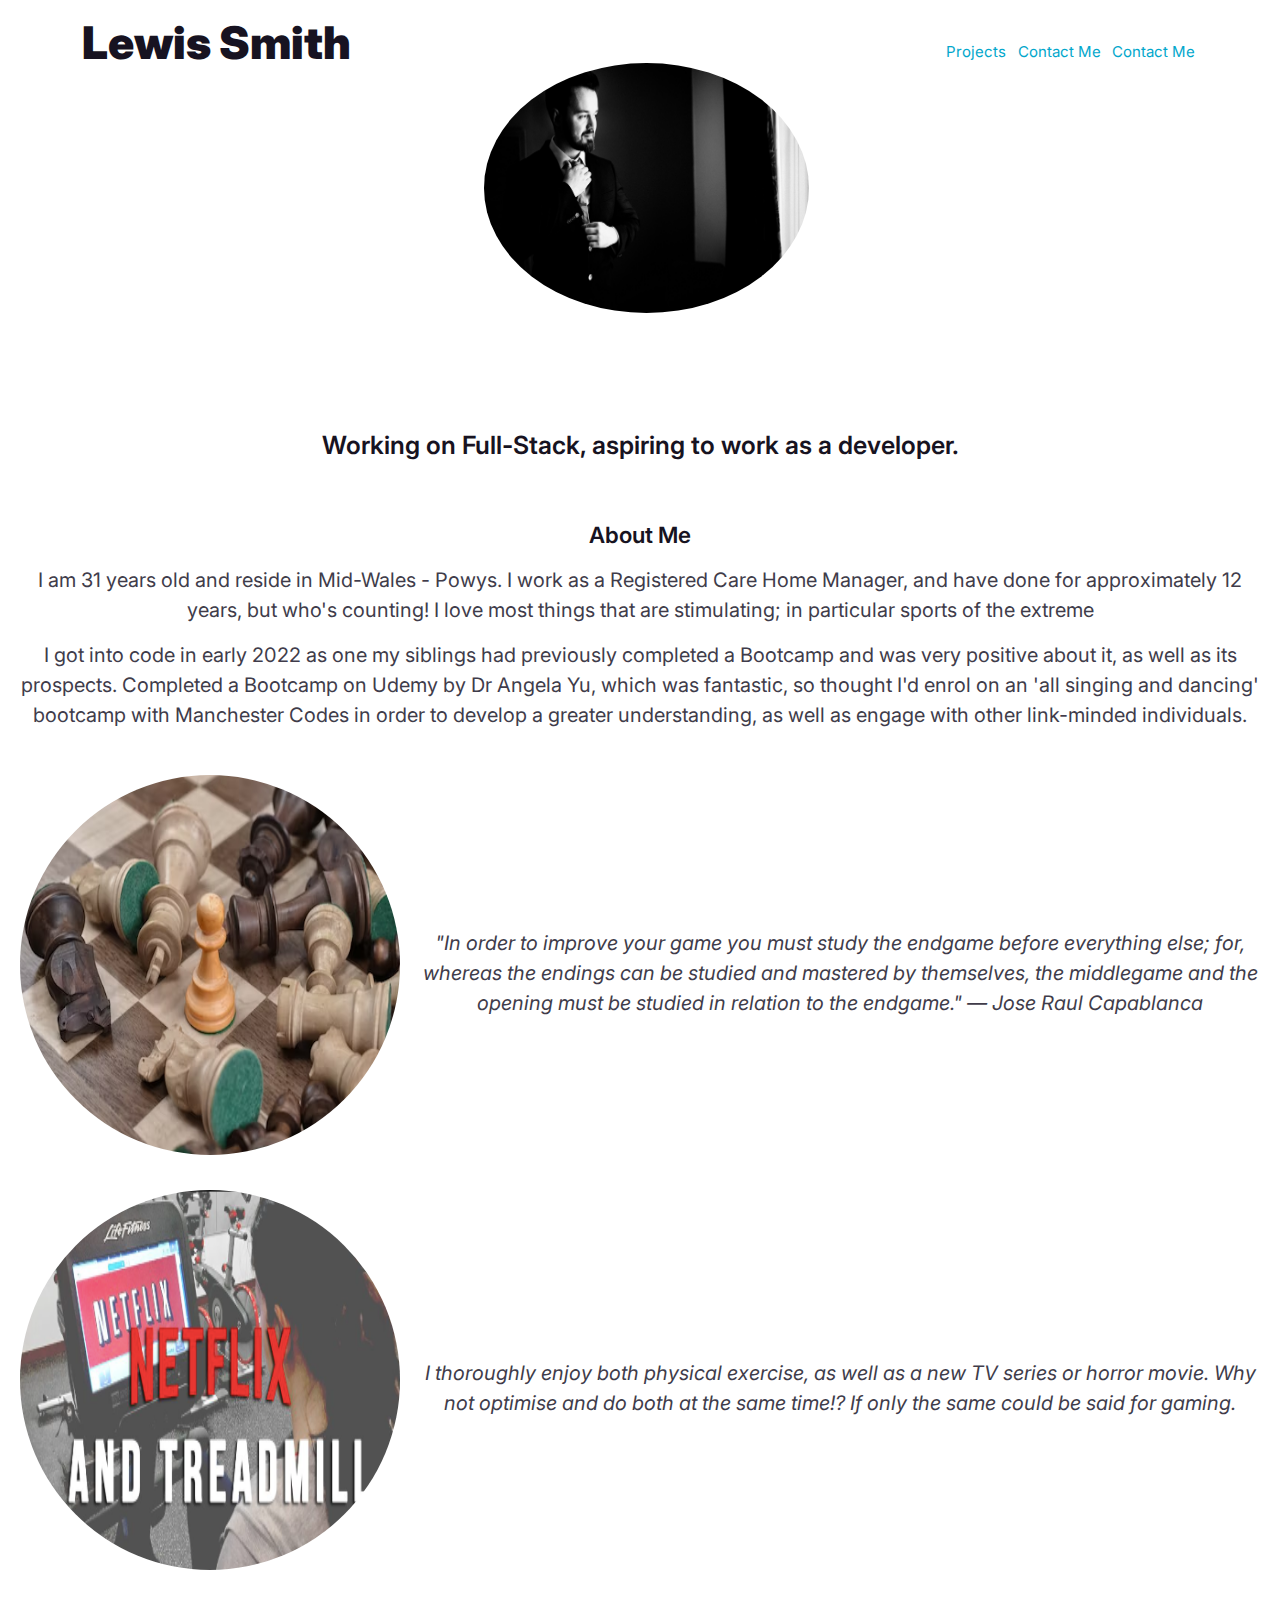
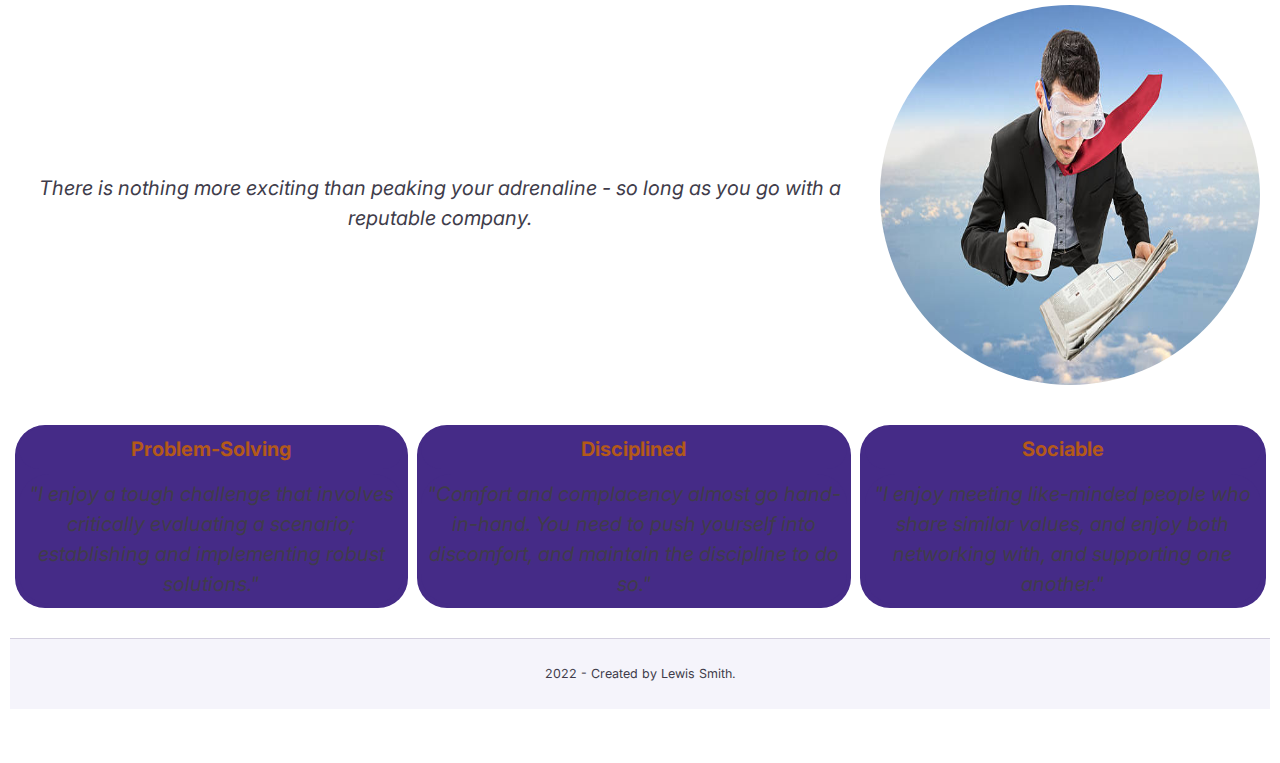
==== commit 1afbec3f: "adjustment and making more responsive to devices" ====
--- a/1index.html
+++ b/1index.html
@@ -11,7 +11,7 @@
 
 <div class="style--1">
         <nav class="nav-outer-container">
-            <div class="nav-bar-myname"><h1 class="h1-my-name">Lewis Smith</h1></div>
+            <!-- <div class="nav-bar-myname"><h1 class="h1-my-name">Lewis Smith</h1></div>
             <div class="nav-bar-photo">
                 <img class="nav-bar-lewis-pic" src="./images/DLP-BETH+LEWIS-BNW (070 of 522).jpg" alt="Photo of Lewis" height="250" width="400">
             </div>
@@ -19,7 +19,22 @@
                     <a class="nav-bar-link-projects" href="./pages/projects.html" target="_blank">Projects</a>
                     <a class="nav-bar-link-contactme" href="./pages/contact.html" target="_blank">Contact Me</a>
                     <a class="nav-bar-link-link3" href="./pages/contact.html" target="_blank">Contact Me</a>
+                </div> -->
+                <div class="name-and-links-container">
+                     <div class="nav-bar-myname">
+                        <h1 class="h1-my-name">Lewis Smith</h1>
+                    </div>
+                    <div 
+                     class="nav-bar-photo"> <img class="nav-bar-lewis-pic" src="./images/DLP-BETH+LEWIS-BNW (070 of 522).jpg" alt="Photo of Lewis" height="250" width="325">       
+                    </div>  
+                    <div class="nav-bar-links">
+                     <a class="nav-bar-link-projects" href="./pages/projects.html" target="_blank">Projects</a>
+                     <a class="nav-bar-link-contactme" href="./pages/contact.html" target="_blank">Contact Me</a>
+                     <a class="nav-bar-link-link3" href="./pages/contact.html" target="_blank">Contact Me</a>
+                    </div>
+                    
                 </div>
+                                          
         </nav>
         <br>
     
--- a/1styles.css
+++ b/1styles.css
@@ -16,56 +16,63 @@
 .style--1 {
     padding: 10px;
     display: grid;
-    grid-template-columns: 1fr 1fr 1fr 3fr;
-    grid-template-rows: 20vh auto auto auto 10vh;
+    grid-template-columns: 1fr ;
+    /* grid-template-columns: 1fr 1fr 1fr 3fr; */
+    grid-template-rows: auto auto auto auto 10vh;
     grid-gap: 10px;
     min-height: 100vh;
 }
 
 .nav-outer-container {
+    /* display: flex;
+    justify-content: space-between;
+    margin: 0;
+    flex: 1; */
     display: grid;
-    grid-column: 1 / -1;
-    grid-row: 1 / 2;
-    justify-self: space-around;
-
-}
+    justify-items: space-between;
+}
+
 
 @media screen and (max-width: 768px) {
     .nav-outer-container {
         display: flex;
         justify-content: center;
+        align-items: flex-start;
         padding: 10px;
         flex-wrap: wrap;
+        
     }
 }
 
 .nav-bar-myname {
-    grid-column: 1 / 2;
-    grid-row: 1 / 2;
+    display: flex;
+    /* grid-column: 1 / 2;
+    grid-row: 1 / 2; */
     padding: 10px;
 }
 
 
 .nav-bar-photo {
-    grid-column: 2 / 4;
-    grid-row: 1 / 2;
+    /* grid-column: 2 / 4; */
+   
     max-width: 50%;
     height: auto;
-    display: flex;
-    padding: 10px;
-    justify-self: center;
-    align-items: start;
     aspect-ratio: 1 / 1;
     border-radius: 75%;
-}
+    display: flex;
+    align-items: center;
+}
+
 
 .nav-bar-lewis-pic {
     aspect-ratio: 1 / 1;
     border-radius: 50%;
+    display: flex;
+    justify-content: center;
 }
 
 .nav-bar-links {   
-    grid-column: 4 / 5;
+    grid-column: 4 / -1;
     grid-row: 1 / 2;
     padding: 10px;
     justify-self: end;
@@ -77,6 +84,23 @@
     font-size: 15px;
 }
 
+
+
+.name-and-links-container {
+    display: flex;
+    align-content: center;
+    justify-content: space-around;
+}
+
+@media screen and (max-width: 768px) {
+    .name-and-links-container{
+        display: flex;
+        justify-content: center;
+        padding: 5px;
+        flex-wrap: wrap;
+    }
+}
+
 .nav-bar-links a:hover {
     color: red;
 }
@@ -86,6 +110,9 @@
     grid-row: 2 / 3;
     text-align: center;  
     padding: 10px;
+    margin: 0;
+    display: grid;
+    align-self: start;
      
 }
 
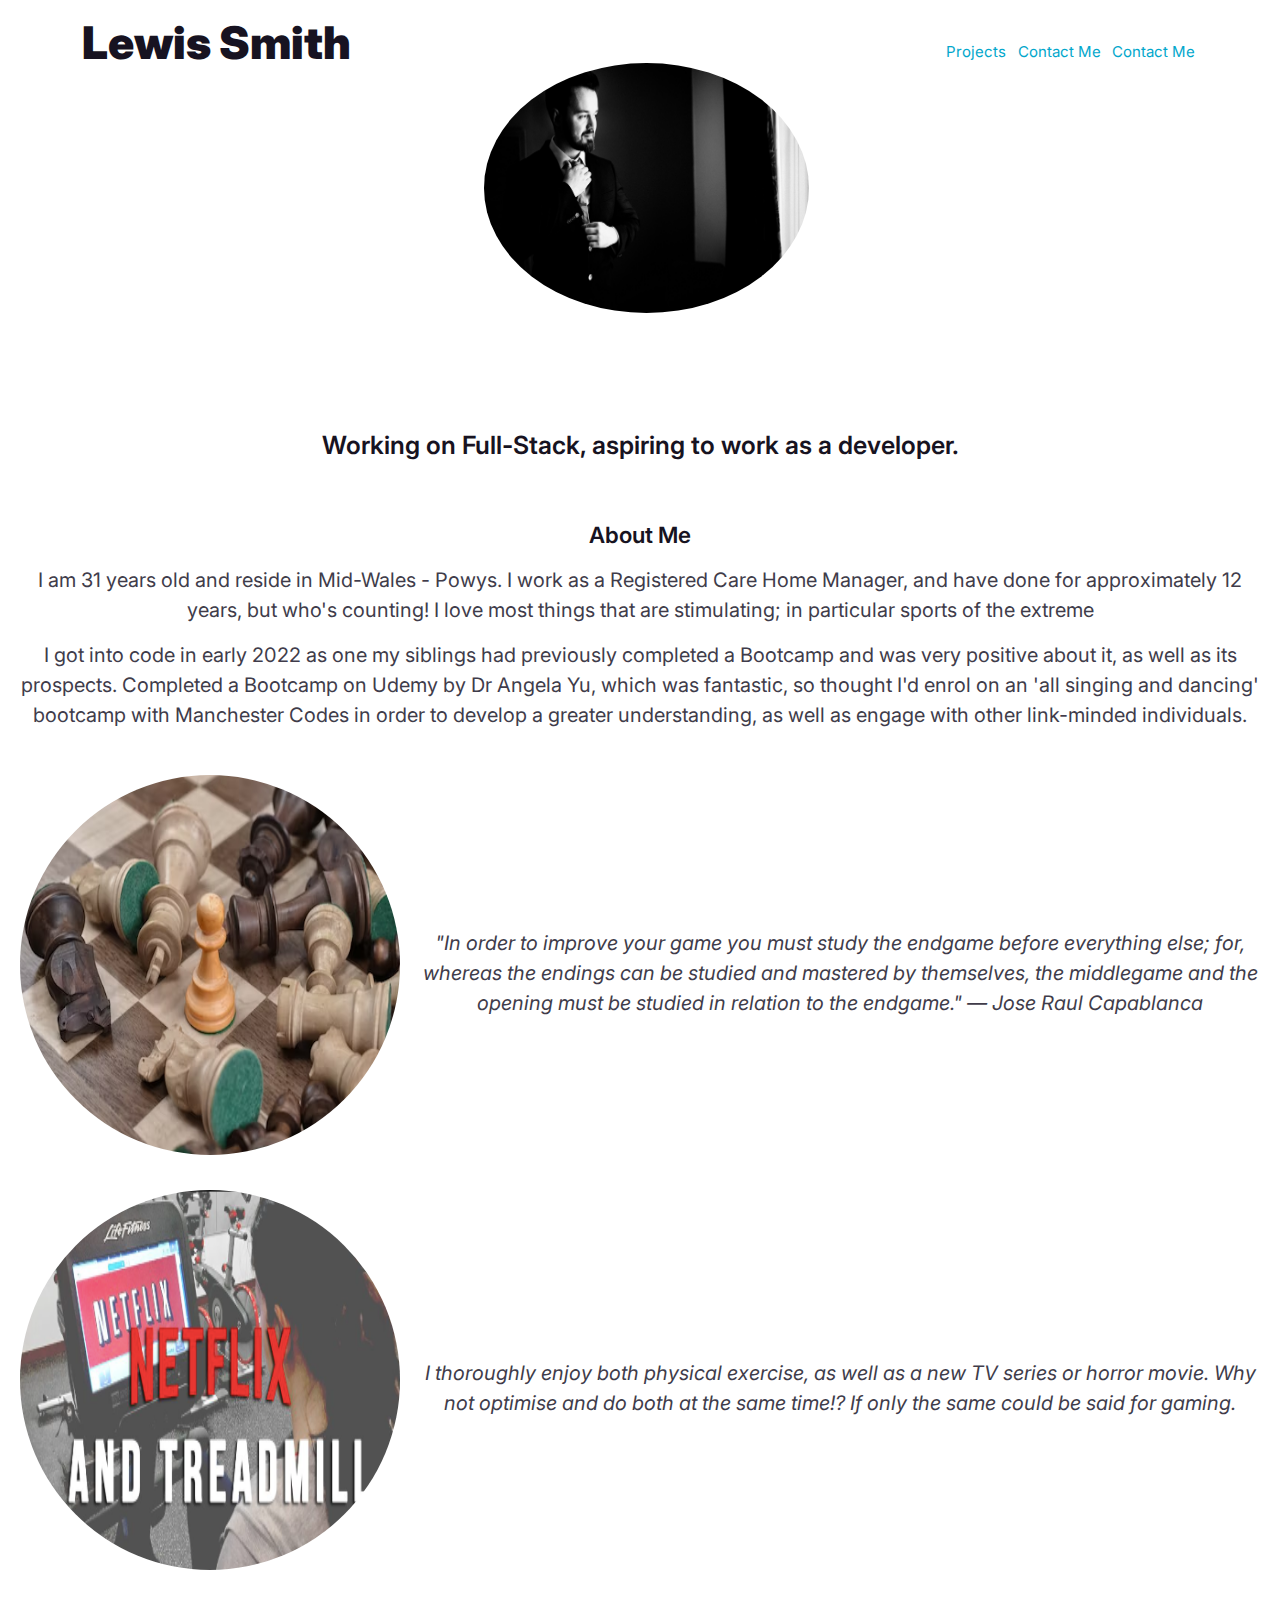
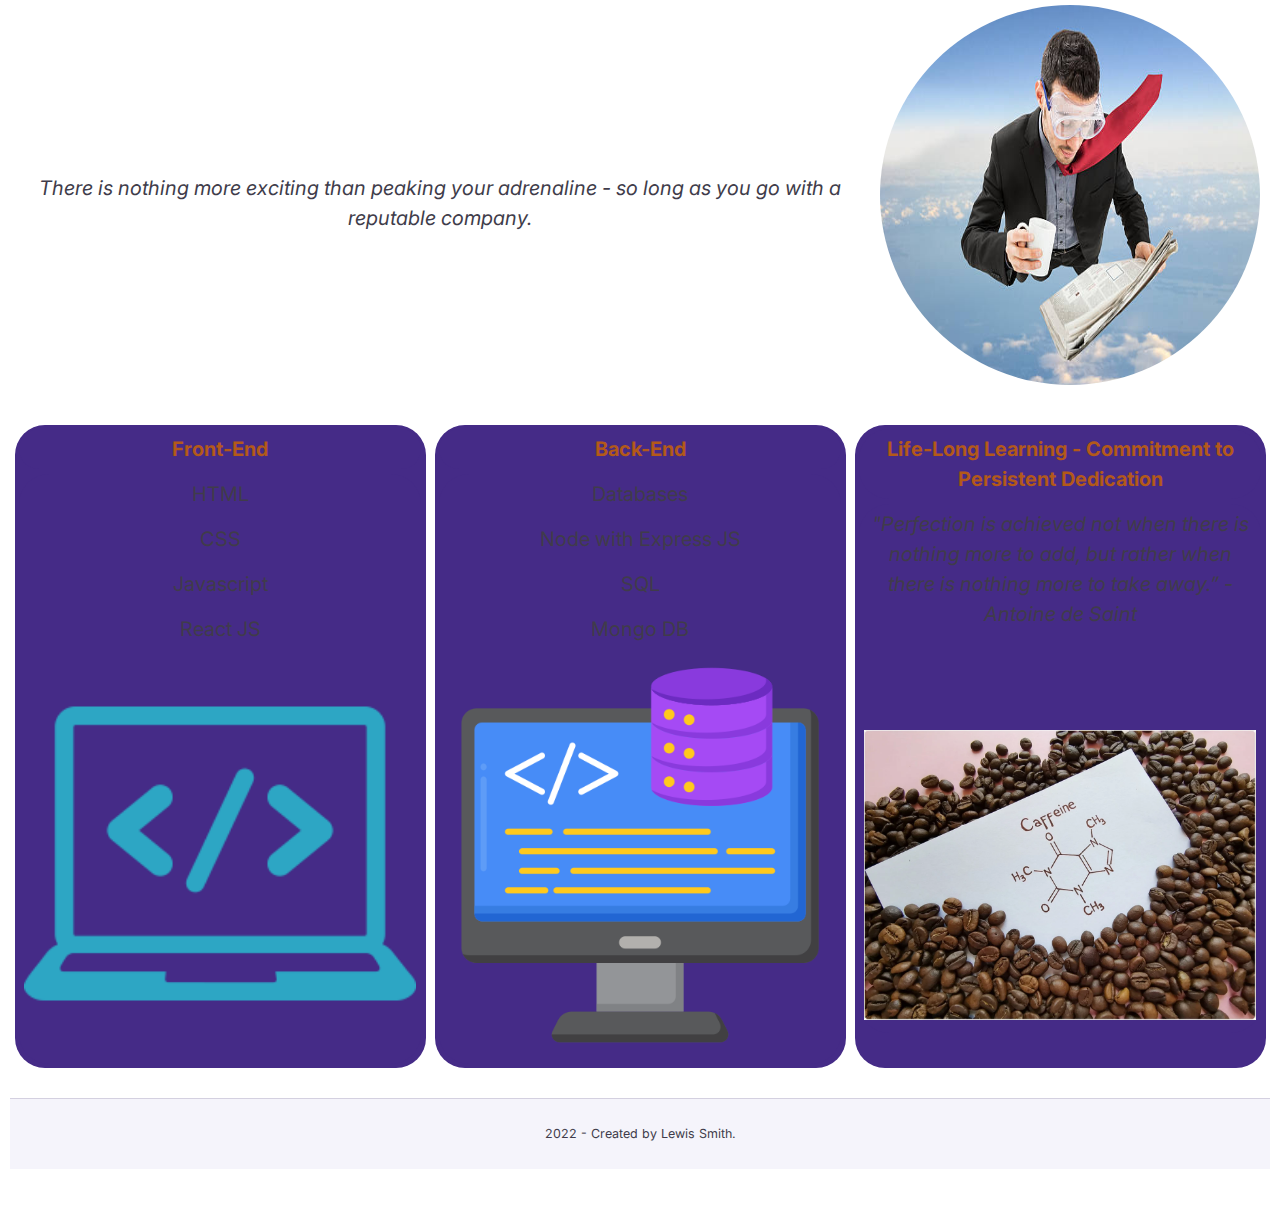
==== commit 7aa659ef: "Reponsiveness incoming" ====
--- a/1index.html
+++ b/1index.html
@@ -69,28 +69,41 @@
 
         <div class="qualities-container">
             <span class="qualities-span-container">
-                <div class="qualities-div-compartment-problemsolving-all">
+                <div class="same-size qualities-div-compartment-problemsolving-all">
                     <div class="qualities-div-compartment-problemsolving-title">
-                        Problem-Solving
+                        Front-End
                     </div>
                     <div class="qualities-div-compartment-problemsolving-content">
-                        <em>"I enjoy a tough challenge that involves critically evaluating a scenario; establishing and implementing robust solutions."</em>
+                        <p>HTML</p>
+                        <p>CSS</p>
+                        <p>Javascript</p>
+                        <p>React JS</p>
+                        <img class="fityoubastard" src="images/frontend-icon-4.jpeg" alt="Front-End-Image">
+
                     </div>
                 </div>
-                <div class="qualities-div-compartment-disciplined-all">
+                <div class="same-size qualities-div-compartment-disciplined-all">
                     <div class="qualities-div-compartment-disciplined-title">
-                        Disciplined
+                        Back-End
                     </div>
                     <div class="qualities-div-compartment-disciplined-content">
-                        <em>"Comfort and complacency almost go hand-in-hand.  You need to push yourself into discomfort, and maintain the discipline to do so."</em>
+                        <p>Databases</p>
+                        <p>Node with Express JS</p>
+                        <p>SQL</p>
+                        <p>Mongo DB</p>
+                        <img class="back-image-size" src="images/backend.png" alt="Back-End-Image">
+
                     </div>
                 </div>
-                <div class="qualities-div-compartment-sociable-all">
+                <div class="same-size qualities-div-compartment-sociable-all">
                     <div class="qualities-div-compartment-sociable-title">
-                        Sociable
+                        Life-Long Learning - Commitment to Persistent Dedication
+ 
                     </div>
                     <div class="qualities-div-compartment-sociable-content">
-                      <em>"I enjoy meeting like-minded people who share similar values, and enjoy both networking with, and supporting one another." </em>                      
+                        <em>"Perfection is achieved not when there is nothing more to add, but rather when there is nothing more to take away.” - Antoine de Saint</em>
+                        <img class="lifelong-image-size" src="images/caffeine.webp" alt="Back-End-Image">
+
                     </div>
                 </div>
             </span>
--- a/1styles.css
+++ b/1styles.css
@@ -169,25 +169,40 @@
 .qualities-container {
     grid-column: 1 / -1;
     grid-row: 4 / 5;
+    display: flex;
+   
+    
 }
 
 .qualities-div-compartment-problemsolving-all {
     border-radius: 30px 15px 15px 30px;
+    text-align: center;
+    align-items: flex-end;
 }
 
 .qualities-div-compartment-disciplined-all {
     border-radius: 15px;
+    align-items: flex-end;
 }
 
 .qualities-div-compartment-sociable-all {
     border-radius: 15px 30px 30px 15px;
-}
+    align-items: flex-end;
+    
+}
+
+.qualities-div-compartment-sociable-content {
+    align-items: flex-end;
+}
+
+
 
 .qualities-span-container > div > div:nth-of-type(1) {
     color: #b35919;
     padding: 5px;
     text-align: center;
     font-weight: 700;
+    
 }
 
 .qualities-span-container > div > div:nth-of-type(2) {
@@ -204,18 +219,26 @@
 .qualities-span-container {
     display: flex;
     justify-content: center; 
-}
-
-@media screen and (max-width: 768px) {
-    .qualities-span-container, .qualities-span-container div {
-        display: flex;
-        flex-wrap: wrap;
+    /* align-items: center; */
+
+}
+
+.remove-bullets {
+    list-style-type: none;
+}
+
+@media screen and (max-width: 768px) {
+   .qualities-span-container{
+      
+        flex-direction: column;
         justify-content: center;
         padding: 10px;
-        text-align: center;
-      
-    }
-}
+ 
+    }
+}
+
+
+
 
 .the-footer {
     grid-column: 1 / -1;
@@ -225,4 +248,29 @@
 .footer-text {
     display: flex;
     justify-content: center;
-}+}
+
+.same-size {
+    flex: 1;
+    min-width: 0;
+}
+
+.fityoubastard {
+    object-fit: cover;
+    width: 100%;
+    height: 100%;
+}
+
+.back-image-size {
+    object-fit: cover;
+    width: 100%;
+    height: 100%;
+}
+
+.lifelong-image-size {
+    object-fit: cover;
+    width: 100%;
+    height: 100%;
+    padding-top: 22%;
+}
+
